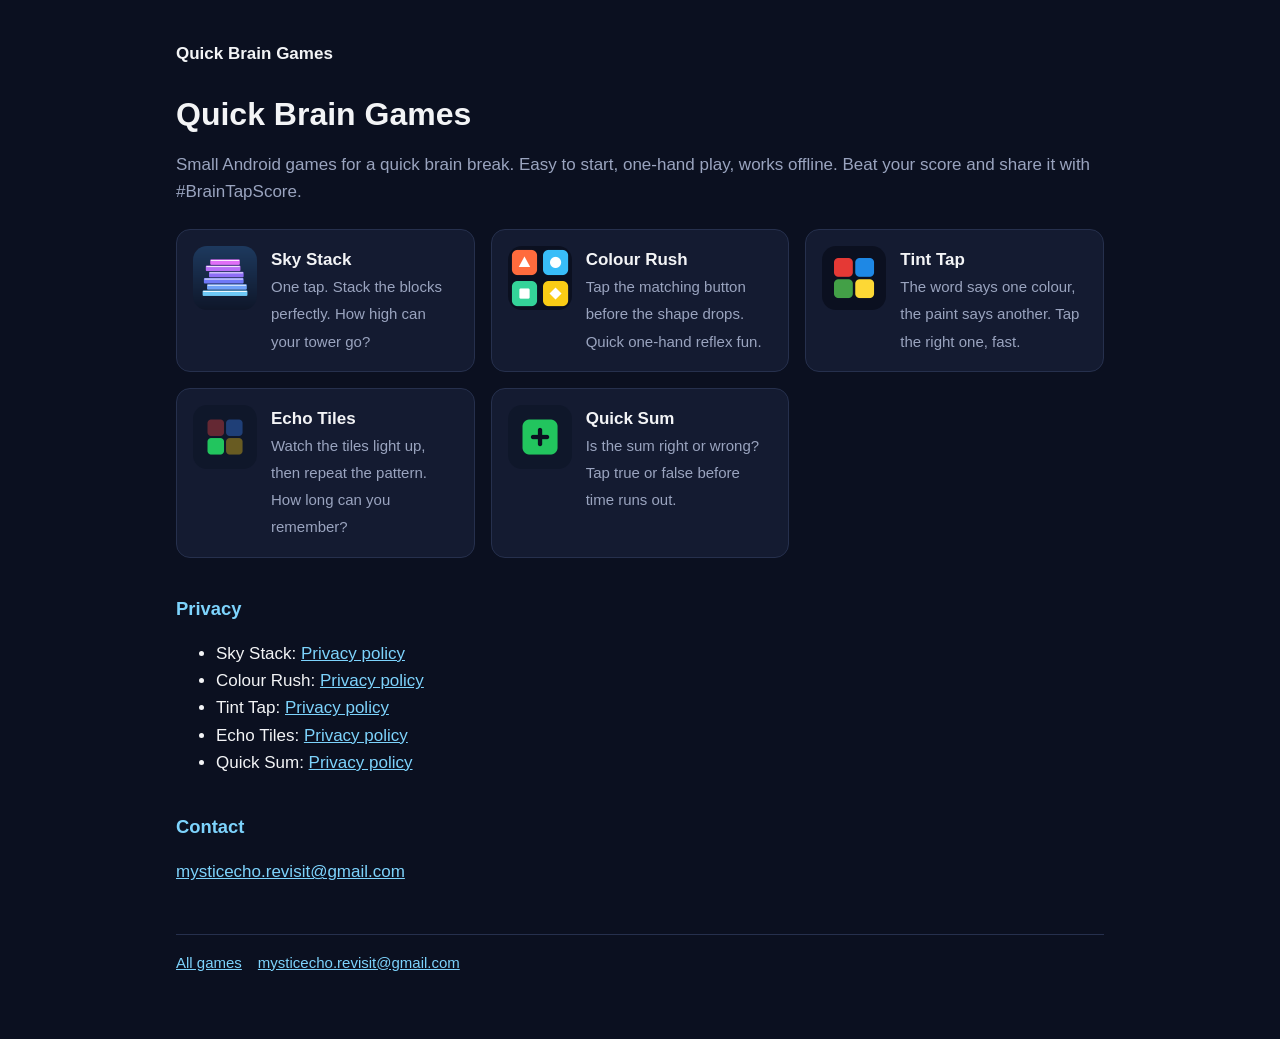
==== index.html @ 36836fcb "Quick Brain Games site" ====
<!doctype html>
<html lang="en"><head><meta charset="utf-8"><meta name="viewport" content="width=device-width,initial-scale=1">
<title>Quick Brain Games</title><meta name="description" content="Small Android games for a quick brain break.">
<meta property="og:title" content="Quick Brain Games"><meta property="og:description" content="Small Android games for a quick brain break.">
<link rel="stylesheet" href="style.css"></head>
<body><main>
<div class="top"><a href="">Quick Brain Games</a></div>
<h1>Quick Brain Games</h1>
<p class="muted">Small Android games for a quick brain break. Easy to start, one-hand play, works offline. Beat your score and share it with #BrainTapScore.</p>
<div class="grid"><a class="card" href="sky_stack/"><img src="sky_stack/icon.png" alt=""><div><b>Sky Stack</b><span>One tap. Stack the blocks perfectly. How high can your tower go?</span></div></a><a class="card" href="color_rush/"><img src="color_rush/icon.png" alt=""><div><b>Colour Rush</b><span>Tap the matching button before the shape drops. Quick one-hand reflex fun.</span></div></a><a class="card" href="tint_tap/"><img src="tint_tap/icon.png" alt=""><div><b>Tint Tap</b><span>The word says one colour, the paint says another. Tap the right one, fast.</span></div></a><a class="card" href="echo_tiles/"><img src="echo_tiles/icon.png" alt=""><div><b>Echo Tiles</b><span>Watch the tiles light up, then repeat the pattern. How long can you remember?</span></div></a><a class="card" href="quick_sum/"><img src="quick_sum/icon.png" alt=""><div><b>Quick Sum</b><span>Is the sum right or wrong? Tap true or false before time runs out.</span></div></a></div>
<h2>Privacy</h2><ul><li>Sky Stack: <a href="privacy/sky_stack.html">Privacy policy</a></li><li>Colour Rush: <a href="privacy/color_rush.html">Privacy policy</a></li><li>Tint Tap: <a href="privacy/tint_tap.html">Privacy policy</a></li><li>Echo Tiles: <a href="privacy/echo_tiles.html">Privacy policy</a></li><li>Quick Sum: <a href="privacy/quick_sum.html">Privacy policy</a></li></ul>
<h2>Contact</h2><p><a href="mailto:mysticecho.revisit@gmail.com">mysticecho.revisit@gmail.com</a></p>
<footer><a href="">All games</a><a href="mailto:mysticecho.revisit@gmail.com">mysticecho.revisit@gmail.com</a></footer>
</main></body></html>
---- style.css ----
:root{--bg:#0b1020;--card:#141b31;--fg:#f3f4f6;--muted:#9aa4bf;--accent:#7dd3fc;--line:#26304d}
*{box-sizing:border-box}body{margin:0;background:var(--bg);color:var(--fg);font:17px/1.6 -apple-system,Segoe UI,Roboto,Arial,sans-serif}
main{max-width:960px;margin:0 auto;padding:40px 16px 64px}a{color:var(--accent);overflow-wrap:anywhere}h1{font-size:2rem;line-height:1.2;margin:0 0 8px}
h2{font-size:1.15rem;margin:36px 0 12px;color:var(--accent)}.muted{color:var(--muted)}
.top{display:flex;align-items:center;gap:12px;margin-bottom:28px;font-weight:600}.top a{color:var(--fg);text-decoration:none}
.grid{display:grid;grid-template-columns:repeat(auto-fill,minmax(min(260px,100%),1fr));gap:16px;margin-top:24px}
.card{background:var(--card);border:1px solid var(--line);border-radius:14px;padding:16px;display:flex;gap:14px;align-items:flex-start;text-decoration:none;color:var(--fg)}
.card:hover{border-color:var(--accent)}.card img{width:64px;height:64px;border-radius:14px;flex:none}.card div{min-width:0}.card b{display:block}.card span{font-size:15px;color:var(--muted)}
.hero{display:flex;gap:20px;align-items:center;flex-wrap:wrap}.hero img.icon{width:96px;height:96px;border-radius:20px}
.feature{width:100%;height:auto;border-radius:14px;margin-top:24px;border:1px solid var(--line)}
.shots{display:flex;gap:12px;overflow-x:auto;padding-bottom:8px;scroll-snap-type:x mandatory}
.shots img{height:420px;width:auto;border-radius:14px;border:1px solid var(--line);scroll-snap-align:start;flex:none}
.badge{display:inline-block;border:1px solid var(--line);border-radius:999px;padding:6px 14px;font-size:15px;color:var(--muted);margin-top:12px}
footer{margin-top:48px;border-top:1px solid var(--line);padding-top:16px;font-size:15px;color:var(--muted)}footer a{margin-right:16px}
@media (max-width:520px){.shots img{height:340px}h1{font-size:1.6rem}}
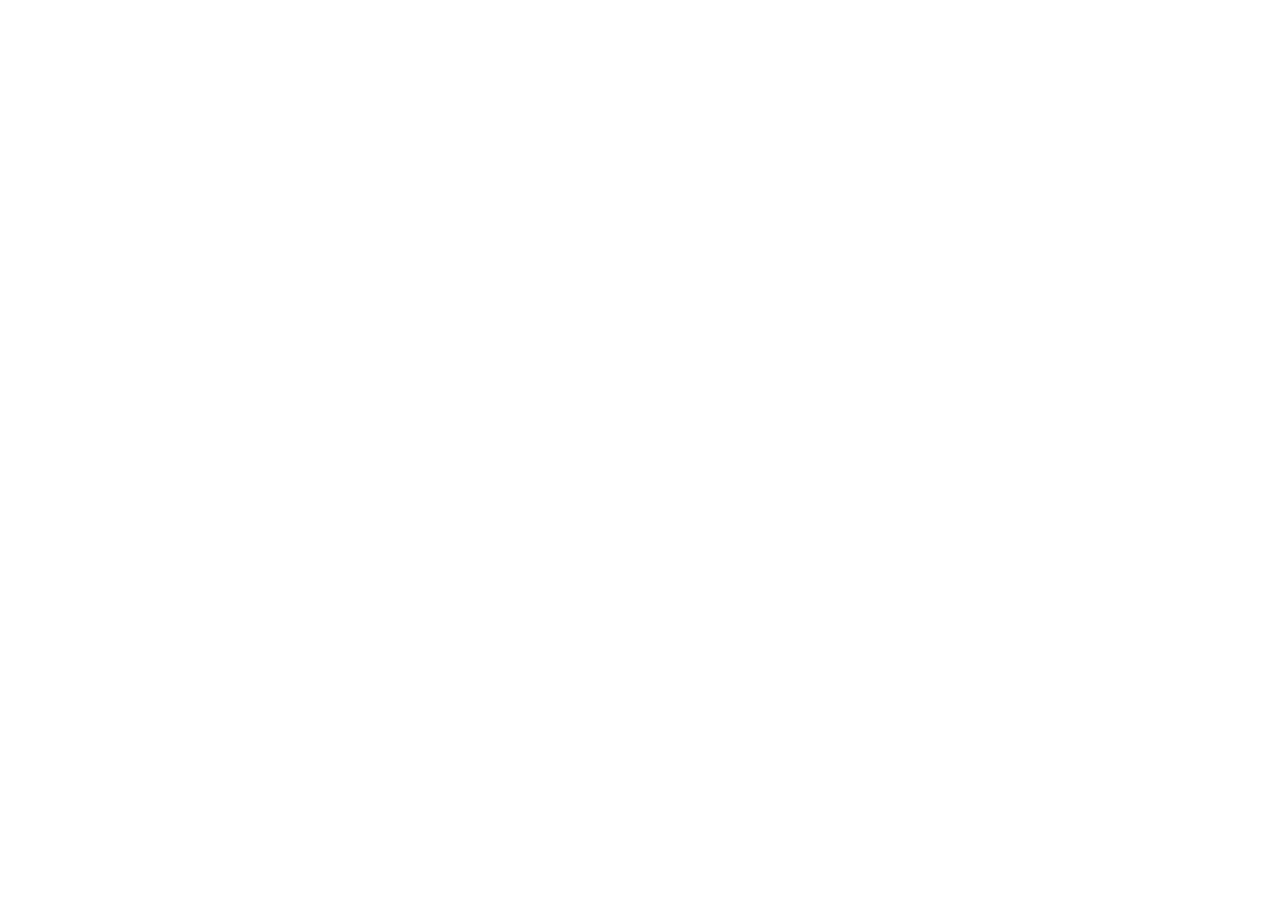
==== commit d6f9fb6e: "Redirect to mysticechorevisit.github.io" ====
--- a/index.html
+++ b/index.html
@@ -1,14 +1,4 @@
-<!doctype html>
-<html lang="en"><head><meta charset="utf-8"><meta name="viewport" content="width=device-width,initial-scale=1">
-<title>Quick Brain Games</title><meta name="description" content="Small Android games for a quick brain break.">
-<meta property="og:title" content="Quick Brain Games"><meta property="og:description" content="Small Android games for a quick brain break.">
-<link rel="stylesheet" href="style.css"></head>
-<body><main>
-<div class="top"><a href="">Quick Brain Games</a></div>
-<h1>Quick Brain Games</h1>
-<p class="muted">Small Android games for a quick brain break. Easy to start, one-hand play, works offline. Beat your score and share it with #BrainTapScore.</p>
-<div class="grid"><a class="card" href="sky_stack/"><img src="sky_stack/icon.png" alt=""><div><b>Sky Stack</b><span>One tap. Stack the blocks perfectly. How high can your tower go?</span></div></a><a class="card" href="color_rush/"><img src="color_rush/icon.png" alt=""><div><b>Colour Rush</b><span>Tap the matching button before the shape drops. Quick one-hand reflex fun.</span></div></a><a class="card" href="tint_tap/"><img src="tint_tap/icon.png" alt=""><div><b>Tint Tap</b><span>The word says one colour, the paint says another. Tap the right one, fast.</span></div></a><a class="card" href="echo_tiles/"><img src="echo_tiles/icon.png" alt=""><div><b>Echo Tiles</b><span>Watch the tiles light up, then repeat the pattern. How long can you remember?</span></div></a><a class="card" href="quick_sum/"><img src="quick_sum/icon.png" alt=""><div><b>Quick Sum</b><span>Is the sum right or wrong? Tap true or false before time runs out.</span></div></a></div>
-<h2>Privacy</h2><ul><li>Sky Stack: <a href="privacy/sky_stack.html">Privacy policy</a></li><li>Colour Rush: <a href="privacy/color_rush.html">Privacy policy</a></li><li>Tint Tap: <a href="privacy/tint_tap.html">Privacy policy</a></li><li>Echo Tiles: <a href="privacy/echo_tiles.html">Privacy policy</a></li><li>Quick Sum: <a href="privacy/quick_sum.html">Privacy policy</a></li></ul>
-<h2>Contact</h2><p><a href="mailto:mysticecho.revisit@gmail.com">mysticecho.revisit@gmail.com</a></p>
-<footer><a href="">All games</a><a href="mailto:mysticecho.revisit@gmail.com">mysticecho.revisit@gmail.com</a></footer>
-</main></body></html>
+<!doctype html><html lang="en"><head><meta charset="utf-8"><title>Moved</title>
+<meta http-equiv="refresh" content="0; url=https://mysticechorevisit.github.io/"><link rel="canonical" href="https://mysticechorevisit.github.io/">
+<meta name="robots" content="noindex"><script>location.replace("https://mysticechorevisit.github.io/"+location.search+location.hash)</script></head>
+<body><p>This page has moved to <a href="https://mysticechorevisit.github.io/">https://mysticechorevisit.github.io/</a>.</p></body></html>
